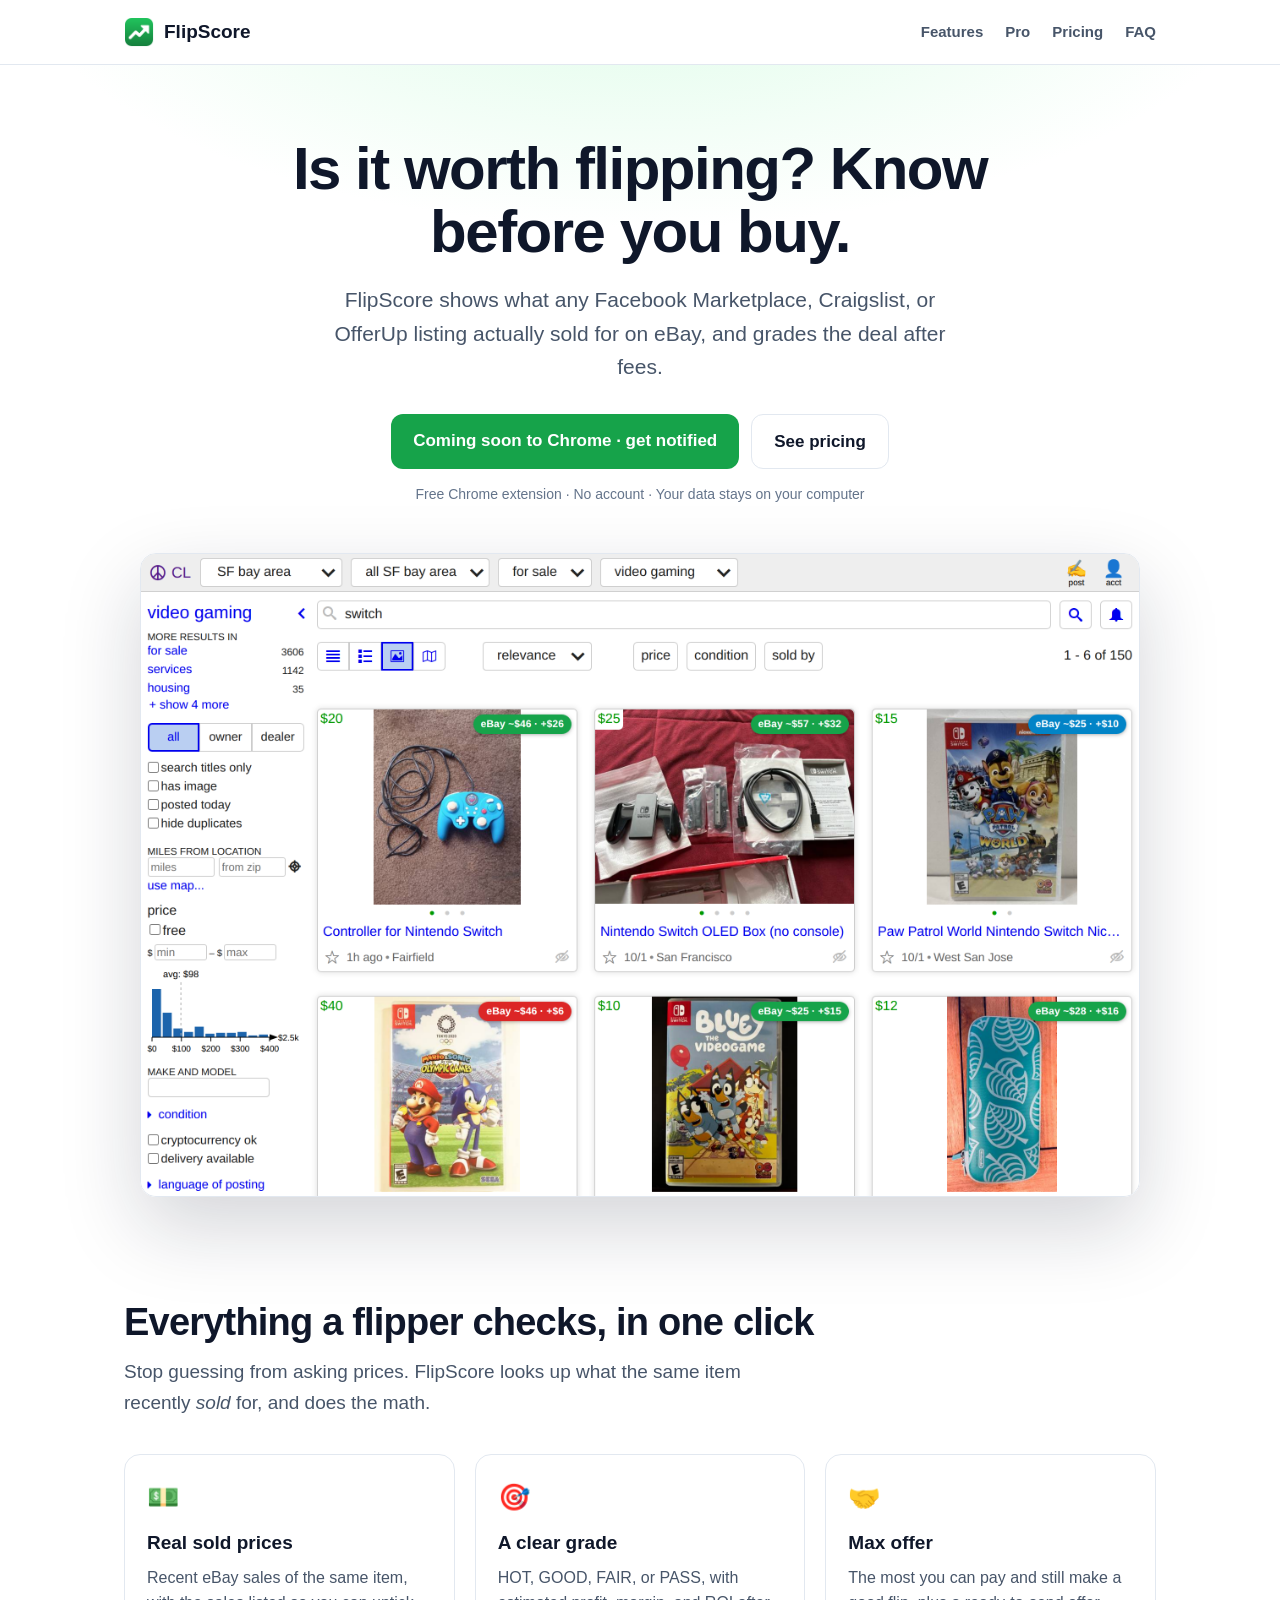
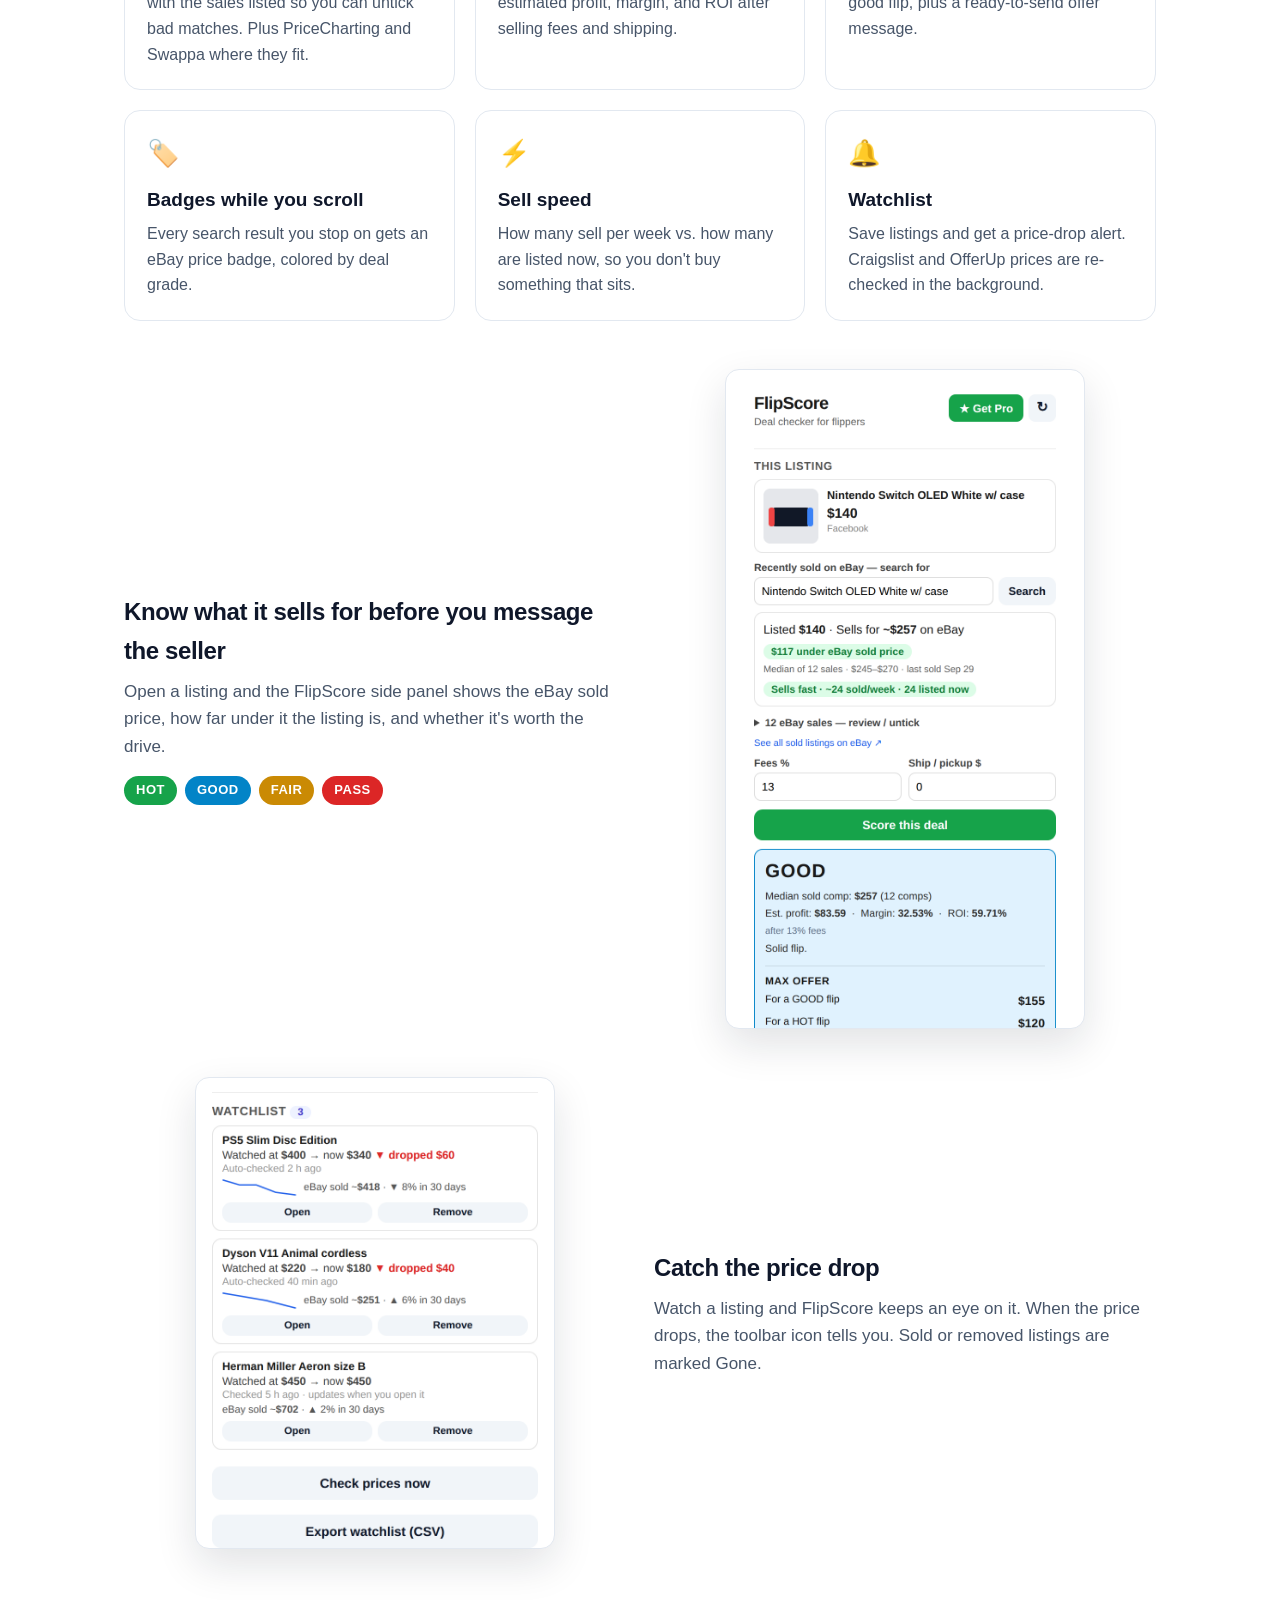
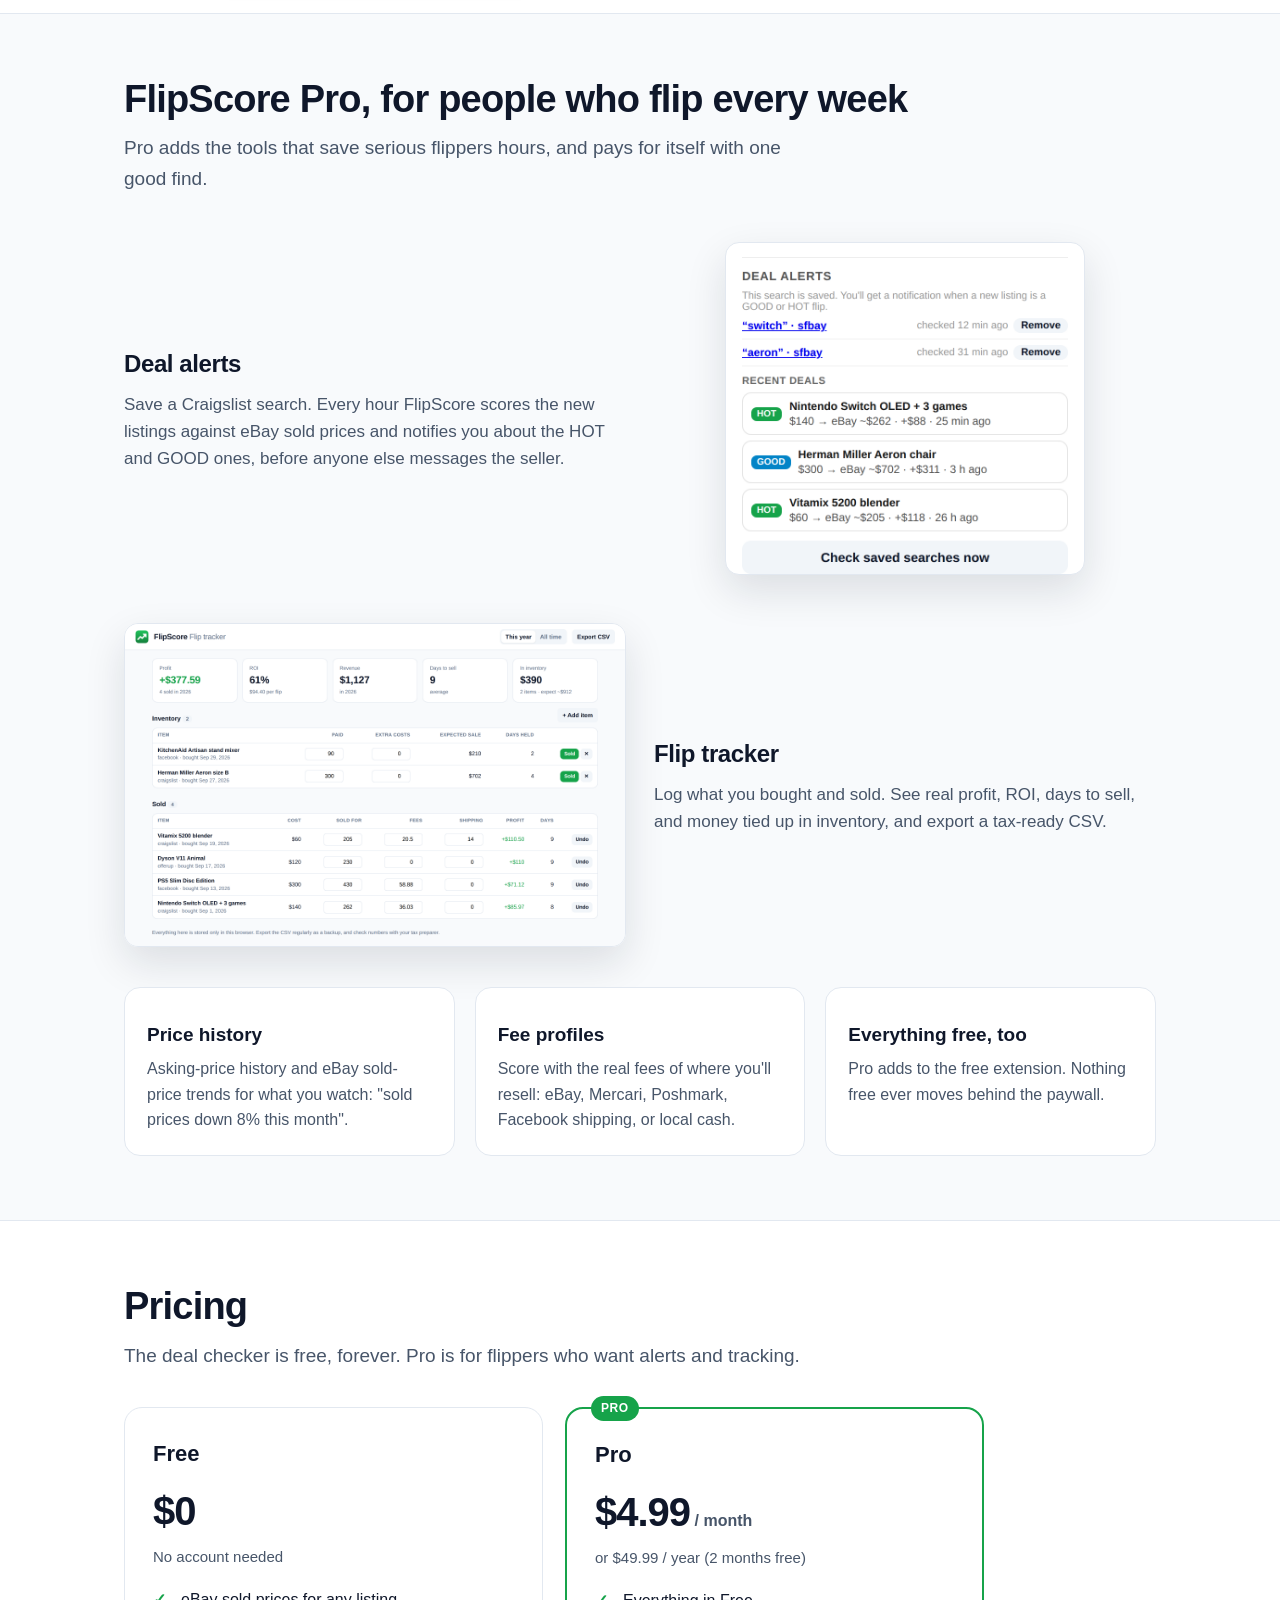
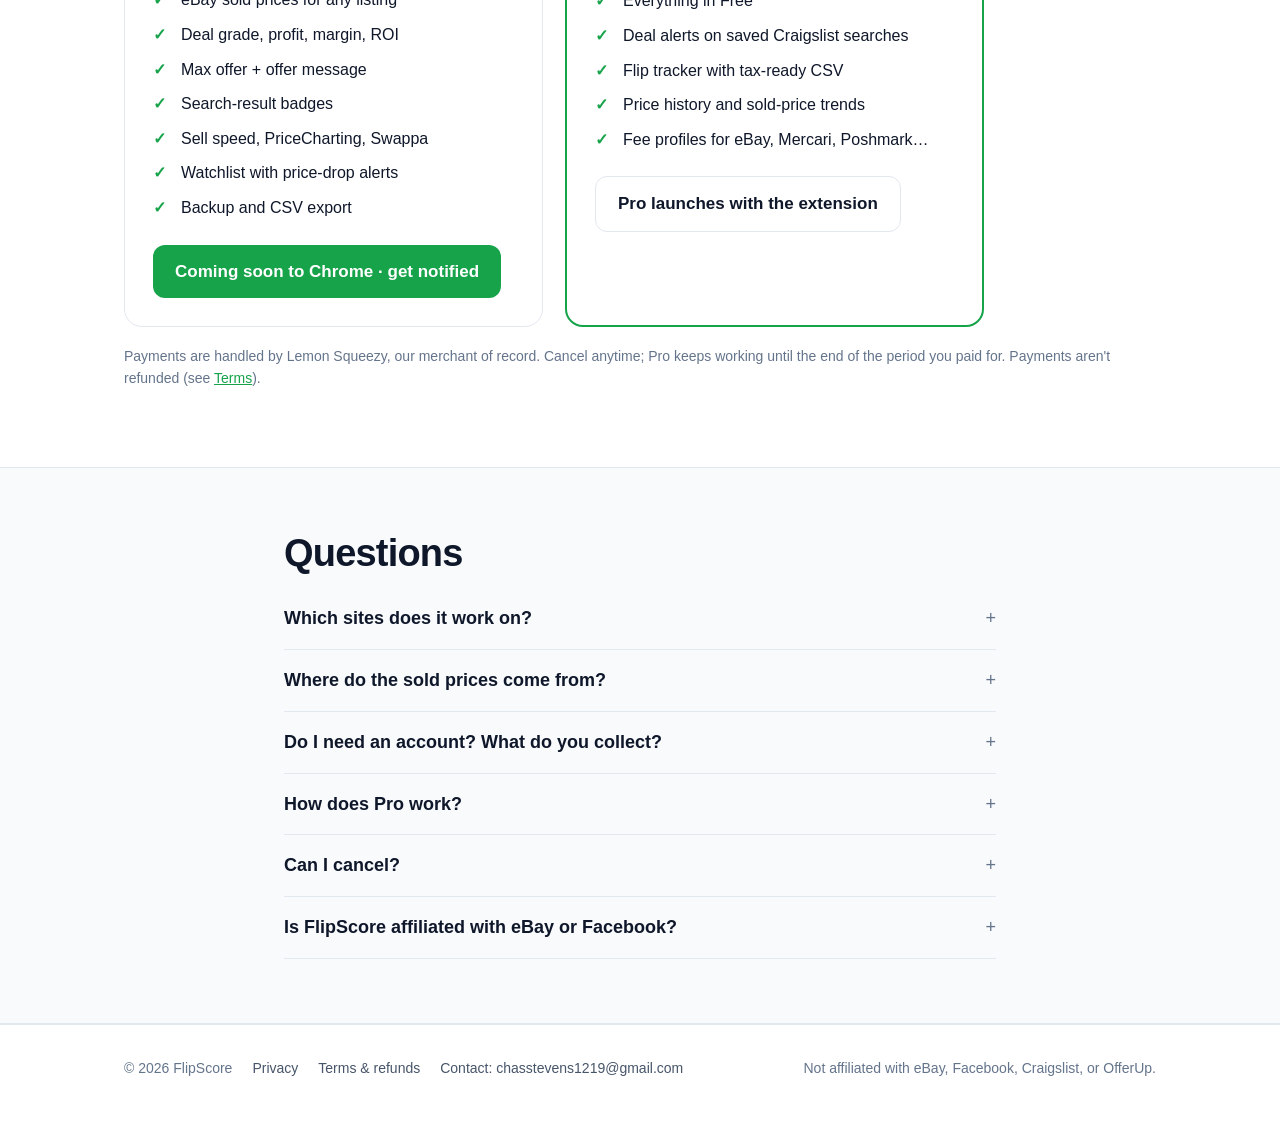
==== index.html @ 8c7b37d0 "FlipScore website: landing page, privacy policy, terms Built from site/ in the main FlipScore repo (" ====
<!DOCTYPE html>
<html lang="en">
<head>
<meta charset="utf-8">
<meta name="viewport" content="width=device-width, initial-scale=1">
<title>FlipScore: is it worth flipping?</title>
<meta name="description" content="See what any Facebook Marketplace, Craigslist, or OfferUp listing sold for on eBay, and whether the flip is worth it. Free Chrome extension.">
<meta property="og:title" content="FlipScore: is it worth flipping?">
<meta property="og:description" content="See what any Facebook Marketplace, Craigslist, or OfferUp listing sold for on eBay, and whether the flip is worth it. Free Chrome extension.">
<meta property="og:image" content="assets/craigslist-badges.png">
<link rel="icon" href="assets/icon32.png">
<link rel="stylesheet" href="style.css">
</head>
<body>
<nav><div class="wrap">
  <a class="brand" href="index.html"><img src="assets/icon128.png" alt="">FlipScore</a>
  <div class="links">
    <a class="hide-sm" href="index.html#features">Features</a>
    <a class="hide-sm" href="index.html#pro">Pro</a>
    <a href="index.html#pricing">Pricing</a>
    <a href="index.html#faq">FAQ</a>
  </div>
</div></nav>
<main><header class="hero">
  <div class="wrap">
    <h1>Is it worth flipping? Know before you buy.</h1>
    <p class="sub">FlipScore shows what any Facebook Marketplace, Craigslist, or OfferUp listing actually sold for on eBay, and grades the deal after fees.</p>
    <div class="ctas">
      <a class="btn" href="mailto:chasstevens1219@gmail.com?subject=Tell%20me%20when%20FlipScore%20launches">Coming soon to Chrome · get notified</a>
      <a class="btn ghost" href="#pricing">See pricing</a>
    </div>
    <p class="note">Free Chrome extension · No account · Your data stays on your computer</p>
    <img class="shot" src="assets/craigslist-badges.png" alt="Craigslist search results with FlipScore badges showing each item's eBay sold price and profit" >
  </div>
</header>

<section id="features">
  <div class="wrap">
    <h2>Everything a flipper checks, in one click</h2>
    <p class="lead">Stop guessing from asking prices. FlipScore looks up what the same item recently <em>sold</em> for, and does the math.</p>
    <div class="grid3">
      <div class="feature"><div class="ico">💵</div><h3>Real sold prices</h3><p>Recent eBay sales of the same item, with the sales listed so you can untick bad matches. Plus PriceCharting and Swappa where they fit.</p></div>
      <div class="feature"><div class="ico">🎯</div><h3>A clear grade</h3><p>HOT, GOOD, FAIR, or PASS, with estimated profit, margin, and ROI after selling fees and shipping.</p></div>
      <div class="feature"><div class="ico">🤝</div><h3>Max offer</h3><p>The most you can pay and still make a good flip, plus a ready-to-send offer message.</p></div>
      <div class="feature"><div class="ico">🏷️</div><h3>Badges while you scroll</h3><p>Every search result you stop on gets an eBay price badge, colored by deal grade.</p></div>
      <div class="feature"><div class="ico">⚡</div><h3>Sell speed</h3><p>How many sell per week vs. how many are listed now, so you don't buy something that sits.</p></div>
      <div class="feature"><div class="ico">🔔</div><h3>Watchlist</h3><p>Save listings and get a price-drop alert. Craigslist and OfferUp prices are re-checked in the background.</p></div>
    </div>

    <div class="showcase">
      <div><h3>Know what it sells for before you message the seller</h3>
        <p>Open a listing and the FlipScore side panel shows the eBay sold price, how far under it the listing is, and whether it's worth the drive.</p>
        <div class="grades"><span class="g hot">HOT</span><span class="g good">GOOD</span><span class="g fair">FAIR</span><span class="g pass">PASS</span></div></div>
      <img class="panel" src="assets/panel-listing.png" alt="FlipScore side panel grading a Nintendo Switch listing as a GOOD flip" loading="lazy" >
    </div>
    <div class="showcase rev">
      <img class="panel" src="assets/panel-watchlist.png" alt="FlipScore watchlist with price drops and eBay sold-price trends" loading="lazy" >
      <div><h3>Catch the price drop</h3><p>Watch a listing and FlipScore keeps an eye on it. When the price drops, the toolbar icon tells you. Sold or removed listings are marked Gone.</p></div>
    </div>
  </div>
</section>

<section class="alt" id="pro">
  <div class="wrap">
    <h2>FlipScore Pro, for people who flip every week</h2>
    <p class="lead">Pro adds the tools that save serious flippers hours, and pays for itself with one good find.</p>
    <div class="showcase">
      <div><h3>Deal alerts</h3><p>Save a Craigslist search. Every hour FlipScore scores the new listings against eBay sold prices and notifies you about the HOT and GOOD ones, before anyone else messages the seller.</p></div>
      <img class="panel" src="assets/panel-alerts.png" alt="FlipScore deal alerts with a notification for a HOT flip" loading="lazy" >
    </div>
    <div class="showcase rev">
      <img src="assets/dashboard.png" alt="FlipScore flip tracker showing profit, ROI, inventory, and sold items" loading="lazy" >
      <div><h3>Flip tracker</h3><p>Log what you bought and sold. See real profit, ROI, days to sell, and money tied up in inventory, and export a tax-ready CSV.</p></div>
    </div>
    <div class="grid3" style="margin-top:40px">
      <div class="feature"><h3>Price history</h3><p>Asking-price history and eBay sold-price trends for what you watch: "sold prices down 8% this month".</p></div>
      <div class="feature"><h3>Fee profiles</h3><p>Score with the real fees of where you'll resell: eBay, Mercari, Poshmark, Facebook shipping, or local cash.</p></div>
      <div class="feature"><h3>Everything free, too</h3><p>Pro adds to the free extension. Nothing free ever moves behind the paywall.</p></div>
    </div>
  </div>
</section>

<section id="pricing">
  <div class="wrap">
    <h2>Pricing</h2>
    <p class="lead">The deal checker is free, forever. Pro is for flippers who want alerts and tracking.</p>
    <div class="pricing">
      <div class="plan">
        <h3>Free</h3>
        <div class="price">$0</div>
        <div class="alt-price">No account needed</div>
        <ul>
          <li>eBay sold prices for any listing</li>
          <li>Deal grade, profit, margin, ROI</li>
          <li>Max offer + offer message</li>
          <li>Search-result badges</li>
          <li>Sell speed, PriceCharting, Swappa</li>
          <li>Watchlist with price-drop alerts</li>
          <li>Backup and CSV export</li>
        </ul>
        <a class="btn" href="mailto:chasstevens1219@gmail.com?subject=Tell%20me%20when%20FlipScore%20launches">Coming soon to Chrome · get notified</a>
      </div>
      <div class="plan pro">
        <span class="tag">PRO</span>
        <h3>Pro</h3>
        <div class="price">$4.99<small> / month</small></div>
        <div class="alt-price">or $49.99 / year (2 months free)</div>
        <ul>
          <li>Everything in Free</li>
          <li>Deal alerts on saved Craigslist searches</li>
          <li>Flip tracker with tax-ready CSV</li>
          <li>Price history and sold-price trends</li>
          <li>Fee profiles for eBay, Mercari, Poshmark…</li>
        </ul>
        <a class="btn ghost" href="mailto:chasstevens1219@gmail.com?subject=FlipScore%20Pro">Pro launches with the extension</a>
      </div>
    </div>
    <p class="fineprint">Payments are handled by Lemon Squeezy, our merchant of record. Cancel anytime; Pro keeps working until the end of the period you paid for. Payments aren't refunded (see <a href="terms.html#cancellations-and-refunds">Terms</a>).</p>
  </div>
</section>

<section class="alt" id="faq">
  <div class="wrap faq">
    <h2>Questions</h2>
    <details><summary>Which sites does it work on?</summary><p>Facebook Marketplace, Craigslist, and OfferUp listings, in Google Chrome on a computer. Sold prices come from eBay, plus PriceCharting for games, cards, and LEGO and Swappa for phones and laptops.</p></details>
    <details><summary>Where do the sold prices come from?</summary><p>From eBay's public "sold items" search, looked up from your own browser when you open a listing. FlipScore filters out parts, accessories, and odd prices, and shows you every sale so you can untick bad matches.</p></details>
    <details><summary>Do I need an account? What do you collect?</summary><p>No account. FlipScore runs in your browser and keeps your watchlist, flips, and settings on your computer. We don't track you, show ads, or sell anything. Read the <a href="privacy.html">privacy policy</a>.</p></details>
    <details><summary>How does Pro work?</summary><p>Buy Pro and you get a license key by email. Paste it into FlipScore (side panel → ★ Get Pro → Activate). It works on up to 3 computers, and you can move it with "Deactivate on this computer".</p></details>
    <details><summary>Can I cancel?</summary><p>Anytime, from the link in your receipt email. Pro keeps working until the end of the period you already paid for, and the free features keep working forever.</p></details>
    <details><summary>Is FlipScore affiliated with eBay or Facebook?</summary><p>No. FlipScore is an independent tool and isn't affiliated with eBay, Facebook, Craigslist, OfferUp, PriceCharting, or Swappa.</p></details>
  </div>
</section>
</main>
<footer><div class="wrap">
  <span>© 2026 FlipScore</span>
  <a href="privacy.html">Privacy</a>
  <a href="terms.html">Terms &amp; refunds</a>
  <a href="mailto:chasstevens1219@gmail.com">Contact: chasstevens1219@gmail.com</a>
  <span class="sp">Not affiliated with eBay, Facebook, Craigslist, or OfferUp.</span>
</div></footer>
</body>
</html>
---- style.css ----
:root {
  --bg: #ffffff; --soft: #f8fafc; --card: #ffffff; --text: #0f172a; --muted: #475569; --faint: #64748b; --line: #e2e8f0;
  --green: #16a34a; --green-dark: #15803d; --green-soft: #dcfce7; --blue: #0284c7;
}
@media (prefers-color-scheme: dark) {
  :root { --bg: #0b1220; --soft: #0f172a; --card: #111a2e; --text: #e2e8f0; --muted: #a3b2c6; --faint: #8796ab; --line: #1e293b; --green-soft: #052e16; }
}
* { box-sizing: border-box; }
html { scroll-behavior: smooth; }
body { margin: 0; background: var(--bg); color: var(--text); font: 17px/1.6 -apple-system, "Segoe UI", Roboto, Helvetica, Arial, sans-serif; }
a { color: var(--green); }
img { max-width: 100%; height: auto; }
.wrap { max-width: 1080px; margin: 0 auto; padding: 0 24px; }
nav { position: sticky; top: 0; z-index: 5; background: color-mix(in srgb, var(--bg) 88%, transparent); backdrop-filter: blur(8px); border-bottom: 1px solid var(--line); }
nav .wrap { display: flex; align-items: center; gap: 24px; height: 64px; }
nav .brand { display: flex; align-items: center; gap: 10px; font-weight: 800; font-size: 19px; color: var(--text); text-decoration: none; }
nav .brand img { width: 30px; height: 30px; }
nav .links { margin-left: auto; display: flex; gap: 22px; align-items: center; }
nav .links a { color: var(--muted); text-decoration: none; font-size: 15px; font-weight: 600; }
nav .links a:hover { color: var(--text); }
.btn { display: inline-block; text-decoration: none; font-weight: 700; border-radius: 12px; padding: 13px 22px; background: var(--green); color: #fff !important; border: 0; }
.btn:hover { background: var(--green-dark); }
.btn.ghost { background: transparent; color: var(--text) !important; border: 1px solid var(--line); }
.btn.small { padding: 8px 14px; font-size: 14px; border-radius: 10px; }
.hero { padding: 72px 0 40px; text-align: center; background: radial-gradient(900px 400px at 50% -10%, var(--green-soft), transparent 70%); }
.hero h1 { font-size: clamp(36px, 6vw, 60px); line-height: 1.05; letter-spacing: -1.5px; margin: 0 auto; max-width: 820px; }
.hero p.sub { font-size: clamp(18px, 2.4vw, 21px); color: var(--muted); max-width: 660px; margin: 20px auto 30px; }
.hero .ctas { display: flex; gap: 12px; justify-content: center; flex-wrap: wrap; }
.hero .note { color: var(--faint); font-size: 14px; margin-top: 14px; }
.hero .shot { margin: 48px auto 0; aspect-ratio: 1180 / 760; width: 100%; max-width: 1000px; border-radius: 16px; box-shadow: 0 30px 80px rgba(15, 23, 42, .18); border: 1px solid var(--line); display: block; }
section { padding: 64px 0; }
section.alt { background: var(--soft); border-top: 1px solid var(--line); border-bottom: 1px solid var(--line); }
h2 { font-size: clamp(28px, 4vw, 38px); letter-spacing: -0.8px; line-height: 1.15; margin: 0 0 12px; }
.lead { color: var(--muted); font-size: 19px; max-width: 680px; margin: 0 0 36px; }
.grid3 { display: grid; grid-template-columns: repeat(3, 1fr); gap: 20px; }
.feature { background: var(--card); border: 1px solid var(--line); border-radius: 16px; padding: 22px; }
.feature h3 { margin: 10px 0 6px; font-size: 19px; }
.feature p { margin: 0; color: var(--muted); font-size: 16px; }
.feature .ico { font-size: 26px; }
.showcase { display: grid; grid-template-columns: 1fr 1fr; gap: 28px; align-items: center; margin-top: 48px; }
.showcase img.panel { justify-self: center; width: 360px; max-height: 660px; object-fit: cover; object-position: top; background: #fff; padding: 14px 16px 0; }
.showcase img { border-radius: 14px; border: 1px solid var(--line); box-shadow: 0 16px 40px rgba(15, 23, 42, .12); }
.showcase h3 { font-size: 24px; margin: 0 0 8px; letter-spacing: -0.4px; }
.showcase p { color: var(--muted); margin: 0; }
.grades { display: flex; gap: 8px; flex-wrap: wrap; margin-top: 16px; }
.g { color: #fff; font-weight: 800; font-size: 13px; letter-spacing: .5px; border-radius: 999px; padding: 4px 12px; }
.g.hot { background: #16a34a; } .g.good { background: #0284c7; } .g.fair { background: #ca8a04; } .g.pass { background: #dc2626; }
.pricing { display: grid; grid-template-columns: 1fr 1fr; gap: 22px; max-width: 860px; }
.plan { background: var(--card); border: 1px solid var(--line); border-radius: 18px; padding: 28px; }
.plan.pro { border: 2px solid var(--green); position: relative; }
.plan .tag { position: absolute; top: -13px; left: 24px; background: var(--green); color: #fff; font-size: 12px; font-weight: 800; letter-spacing: .6px; padding: 3px 10px; border-radius: 999px; }
.plan h3 { margin: 0; font-size: 22px; }
.plan .price { font-size: 40px; font-weight: 800; letter-spacing: -1px; margin: 8px 0 2px; }
.plan .price small { font-size: 16px; font-weight: 600; color: var(--muted); letter-spacing: 0; }
.plan .alt-price { color: var(--muted); font-size: 15px; margin-bottom: 18px; }
.plan ul { list-style: none; padding: 0; margin: 0 0 24px; display: grid; gap: 9px; }
.plan li { padding-left: 28px; position: relative; font-size: 16px; }
.plan li::before { content: "✓"; position: absolute; left: 0; color: var(--green); font-weight: 800; }
.fineprint { color: var(--faint); font-size: 14px; margin-top: 18px; }
.faq { max-width: 760px; }
details { border-bottom: 1px solid var(--line); padding: 16px 0; }
details summary { font-weight: 700; font-size: 18px; cursor: pointer; list-style: none; }
details summary::after { content: "+"; float: right; color: var(--faint); font-weight: 400; }
details[open] summary::after { content: "−"; }
details p { color: var(--muted); margin: 10px 0 0; }
footer { border-top: 1px solid var(--line); padding: 32px 0 48px; color: var(--faint); font-size: 14px; }
footer .wrap { display: flex; gap: 20px; flex-wrap: wrap; align-items: center; }
footer a { color: var(--muted); text-decoration: none; }
footer a:hover { color: var(--text); }
footer .sp { margin-left: auto; }
/* Legal pages */
.doc { max-width: 760px; padding: 48px 24px 80px; margin: 0 auto; }
.doc h1 { font-size: 40px; letter-spacing: -1px; margin: 0 0 8px; }
.doc h2 { font-size: 24px; margin: 36px 0 10px; letter-spacing: -0.3px; }
.doc p, .doc li { color: var(--muted); }
.doc strong { color: var(--text); }
.doc ul { padding-left: 22px; }
.doc table { border-collapse: collapse; width: 100%; font-size: 15px; }
@media (max-width: 860px) {
  .grid3, .pricing, .showcase { grid-template-columns: 1fr; }
  .showcase.rev > :first-child { order: 2; }
  nav .links a.hide-sm { display: none; }
}
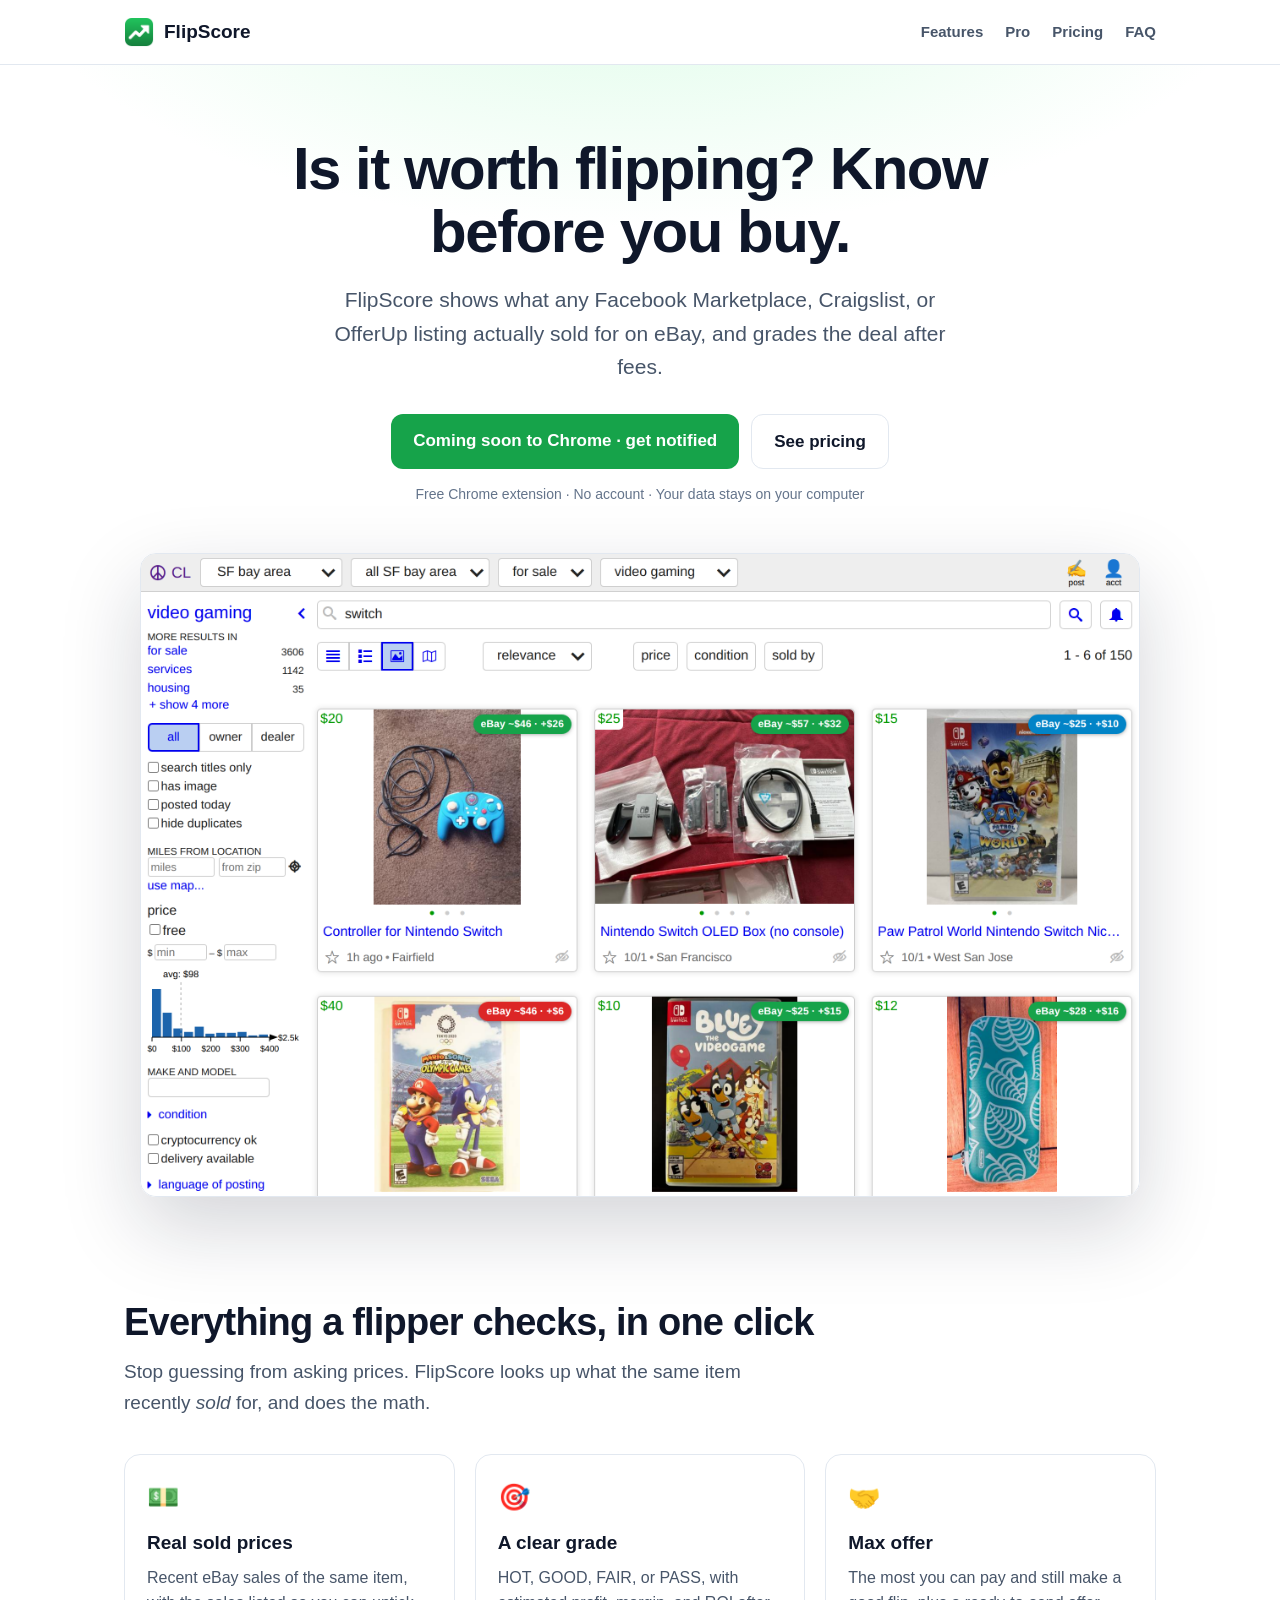
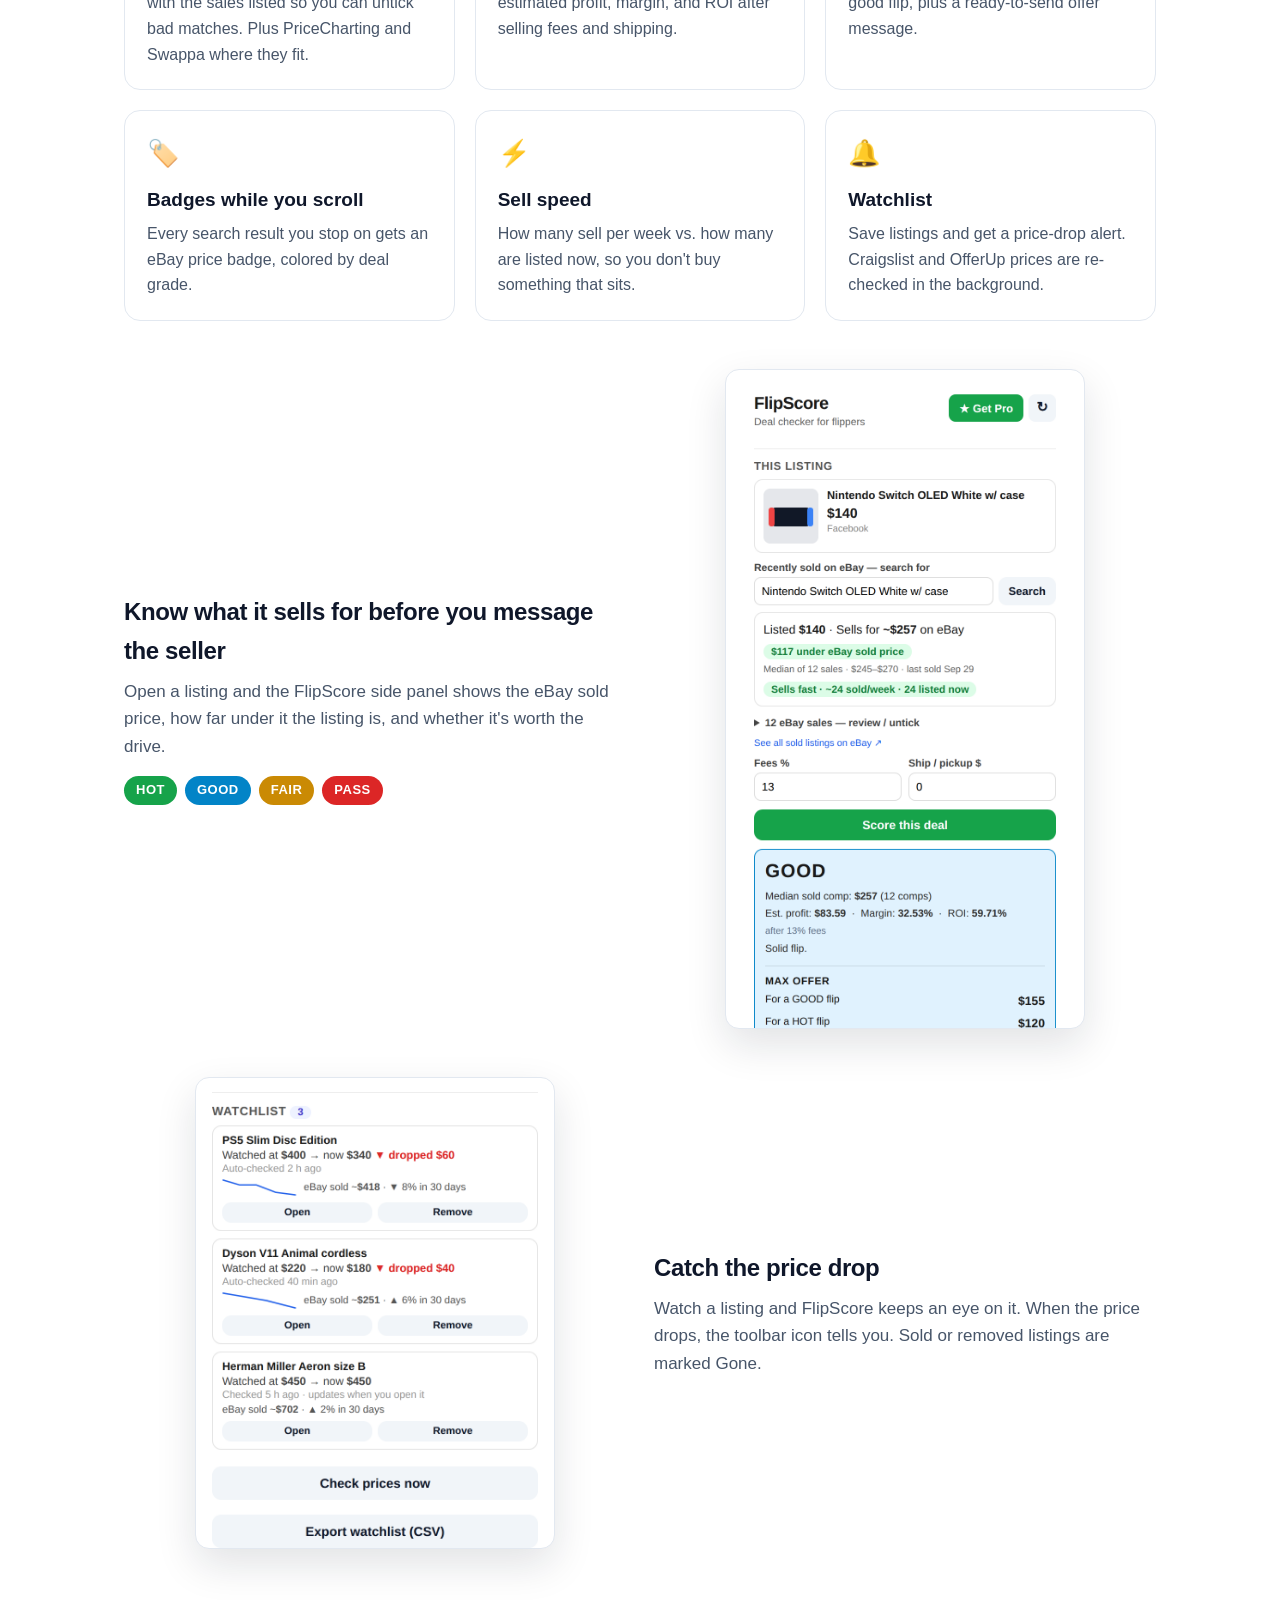
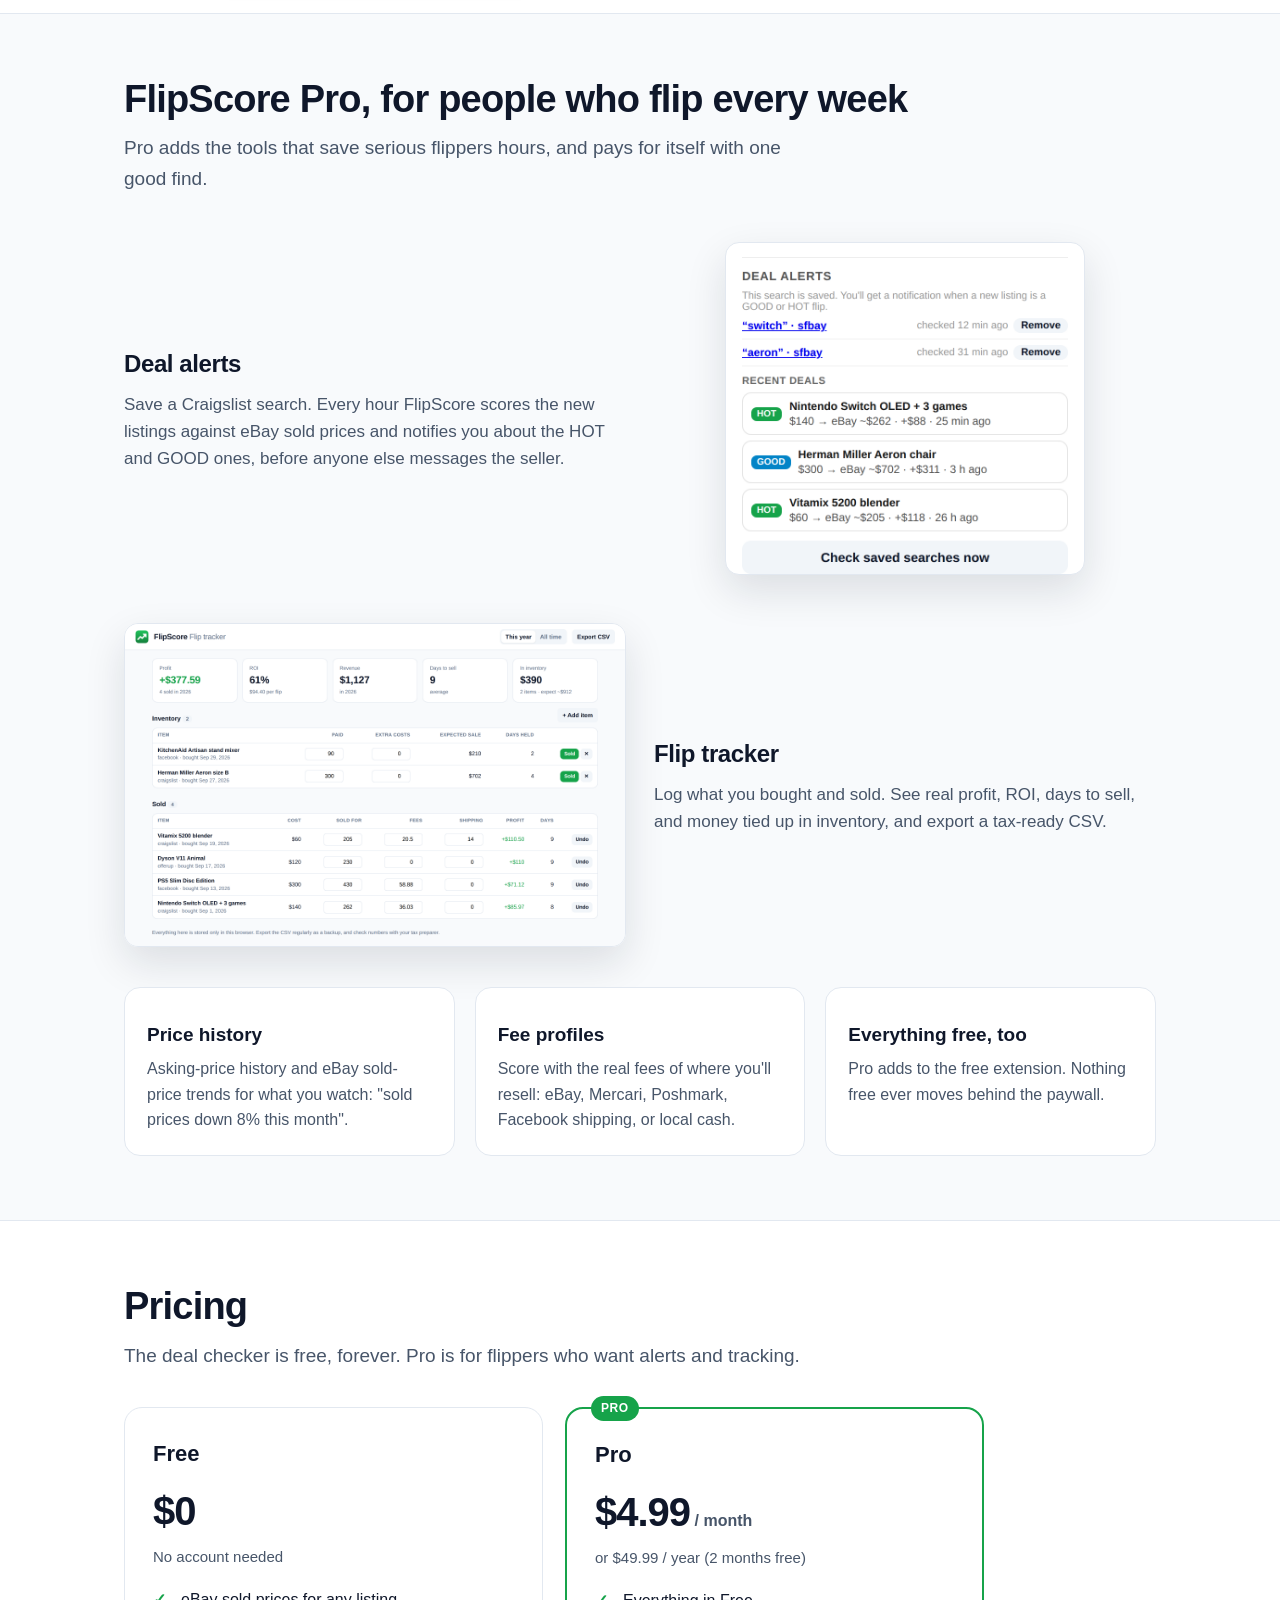
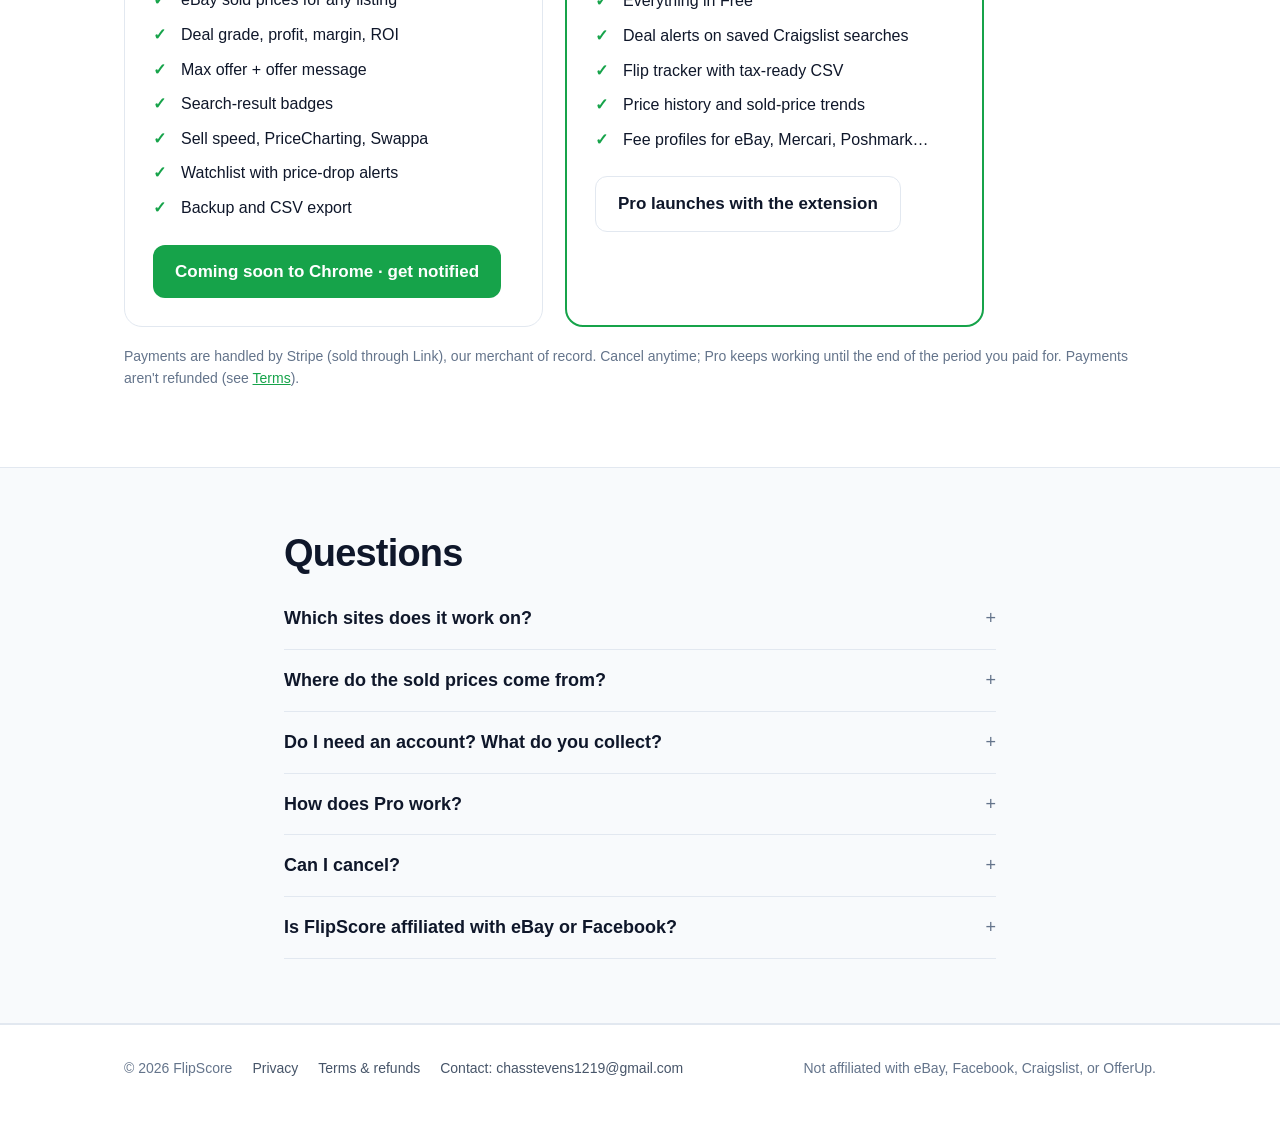
==== commit 605c5cd5: "Payments now through Stripe (Managed Payments); key shown after checkout Built from site/ in the mai" ====
--- a/index.html
+++ b/index.html
@@ -115,7 +115,7 @@
         <a class="btn ghost" href="mailto:chasstevens1219@gmail.com?subject=FlipScore%20Pro">Pro launches with the extension</a>
       </div>
     </div>
-    <p class="fineprint">Payments are handled by Lemon Squeezy, our merchant of record. Cancel anytime; Pro keeps working until the end of the period you paid for. Payments aren't refunded (see <a href="terms.html#cancellations-and-refunds">Terms</a>).</p>
+    <p class="fineprint">Payments are handled by Stripe (sold through Link), our merchant of record. Cancel anytime; Pro keeps working until the end of the period you paid for. Payments aren't refunded (see <a href="terms.html#cancellations-and-refunds">Terms</a>).</p>
   </div>
 </section>
 
@@ -125,8 +125,8 @@
     <details><summary>Which sites does it work on?</summary><p>Facebook Marketplace, Craigslist, and OfferUp listings, in Google Chrome on a computer. Sold prices come from eBay, plus PriceCharting for games, cards, and LEGO and Swappa for phones and laptops.</p></details>
     <details><summary>Where do the sold prices come from?</summary><p>From eBay's public "sold items" search, looked up from your own browser when you open a listing. FlipScore filters out parts, accessories, and odd prices, and shows you every sale so you can untick bad matches.</p></details>
     <details><summary>Do I need an account? What do you collect?</summary><p>No account. FlipScore runs in your browser and keeps your watchlist, flips, and settings on your computer. We don't track you, show ads, or sell anything. Read the <a href="privacy.html">privacy policy</a>.</p></details>
-    <details><summary>How does Pro work?</summary><p>Buy Pro and you get a license key by email. Paste it into FlipScore (side panel → ★ Get Pro → Activate). It works on up to 3 computers, and you can move it with "Deactivate on this computer".</p></details>
-    <details><summary>Can I cancel?</summary><p>Anytime, from the link in your receipt email. Pro keeps working until the end of the period you already paid for, and the free features keep working forever.</p></details>
+    <details><summary>How does Pro work?</summary><p>Right after checkout you're shown your license key (save it). Paste it into FlipScore (side panel → ★ Get Pro → Activate). It works on up to 3 computers, and you can move it with "Deactivate on this computer". Lost your key? Email us from the address you paid with.</p></details>
+    <details><summary>Can I cancel?</summary><p>Anytime, from your receipt email or at link.com. Pro keeps working until the end of the period you already paid for, and the free features keep working forever.</p></details>
     <details><summary>Is FlipScore affiliated with eBay or Facebook?</summary><p>No. FlipScore is an independent tool and isn't affiliated with eBay, Facebook, Craigslist, OfferUp, PriceCharting, or Swappa.</p></details>
   </div>
 </section>
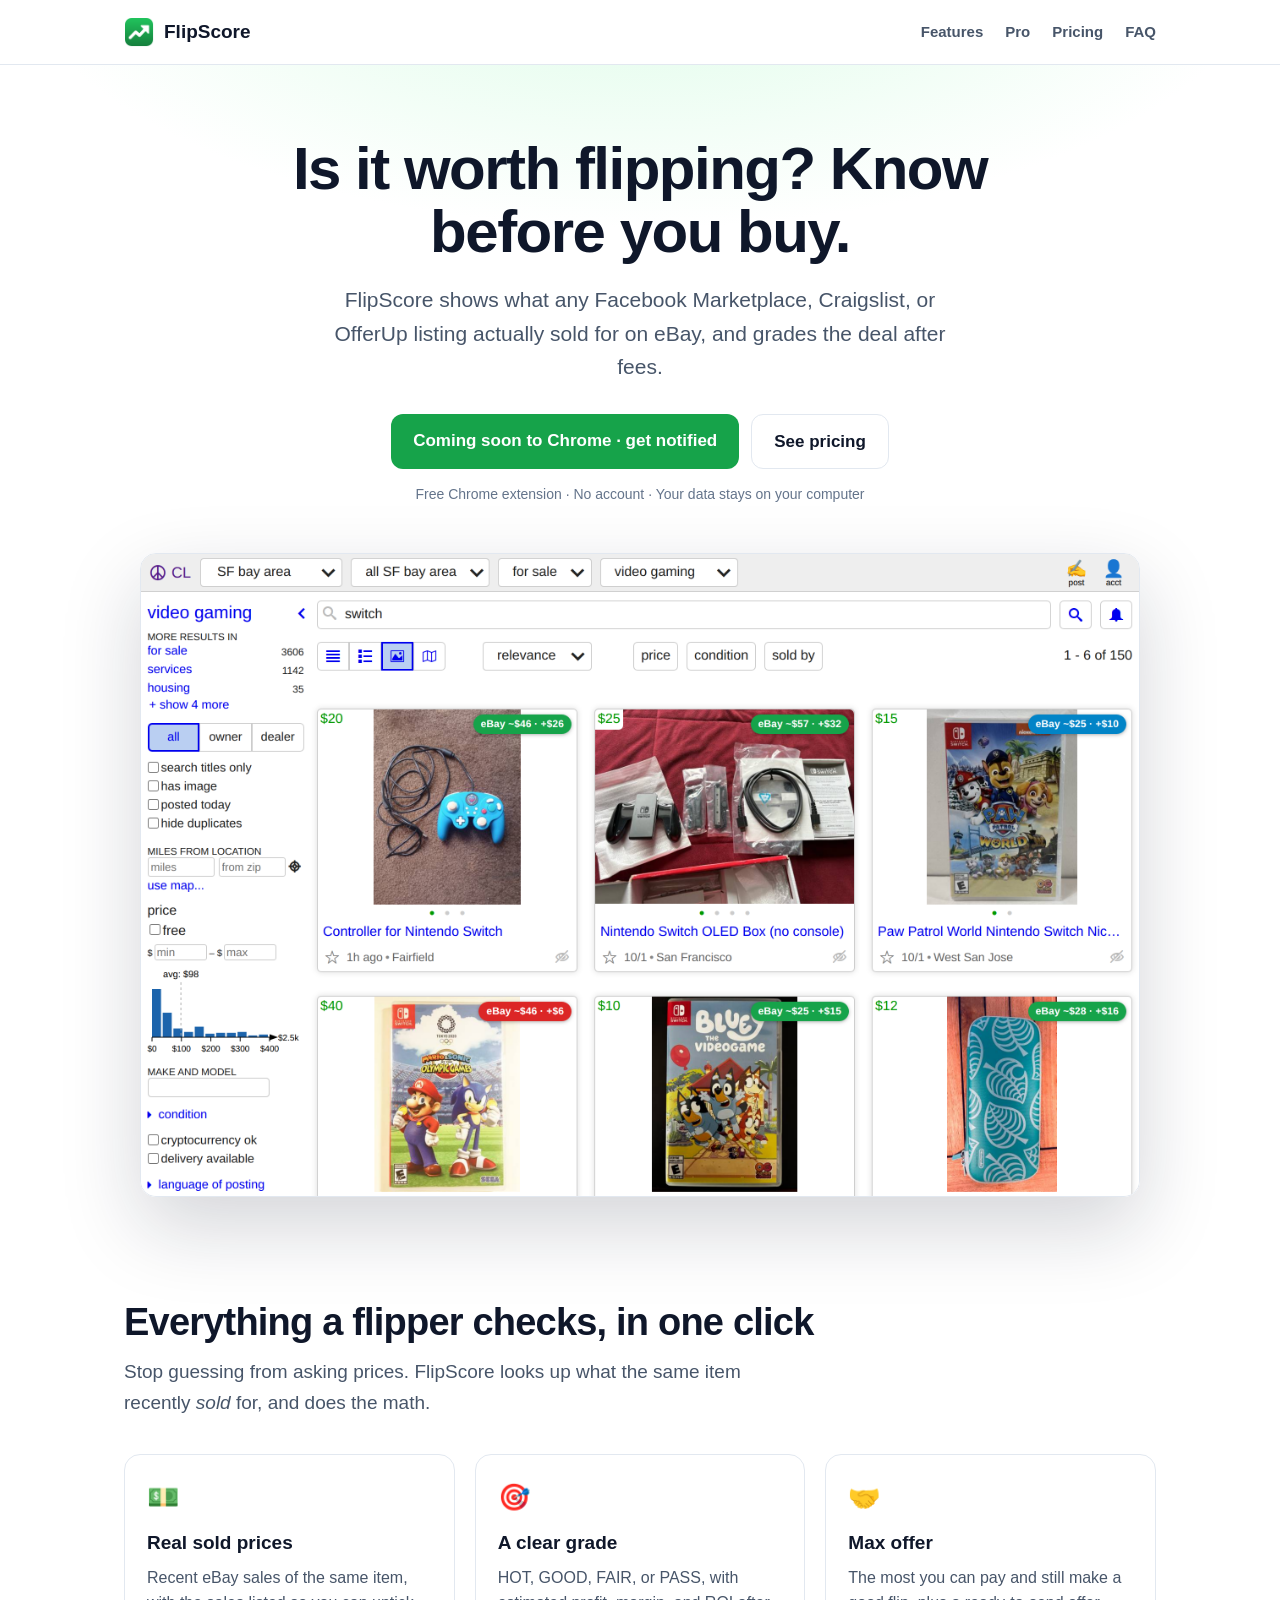
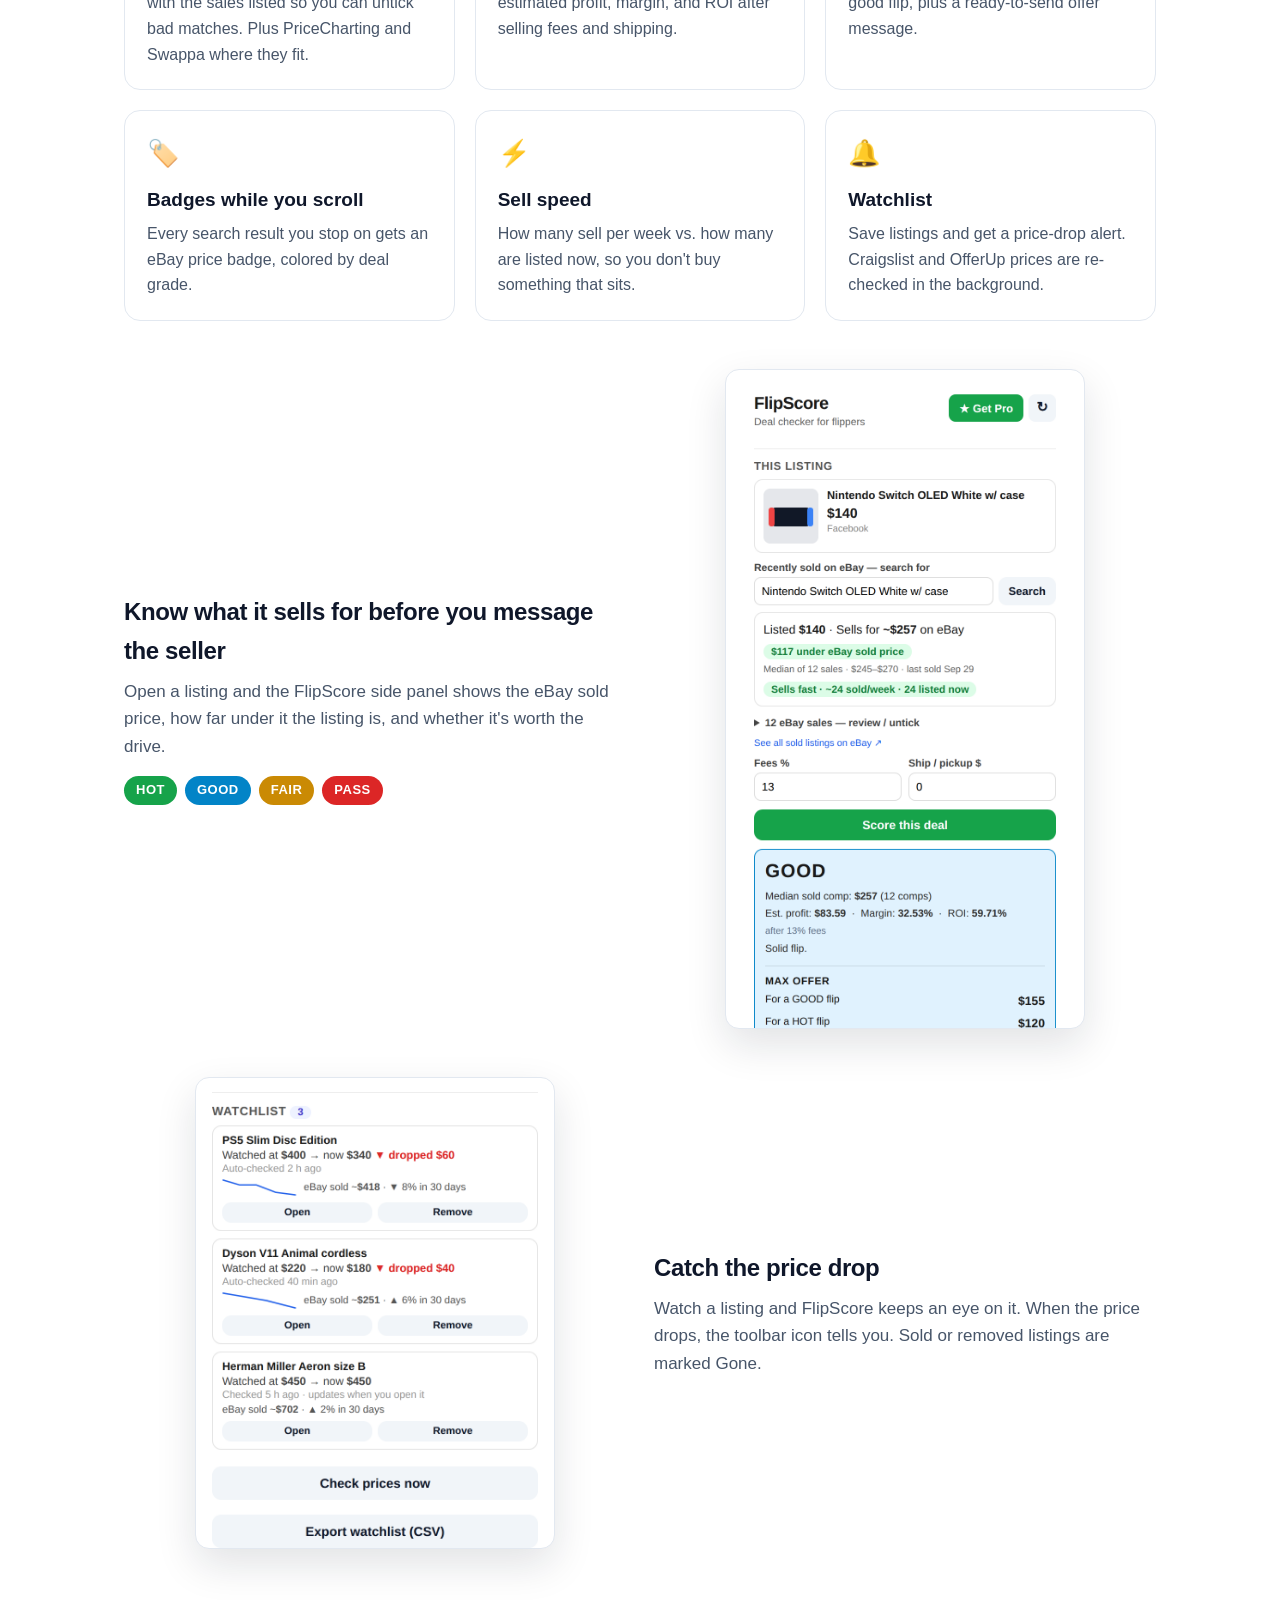
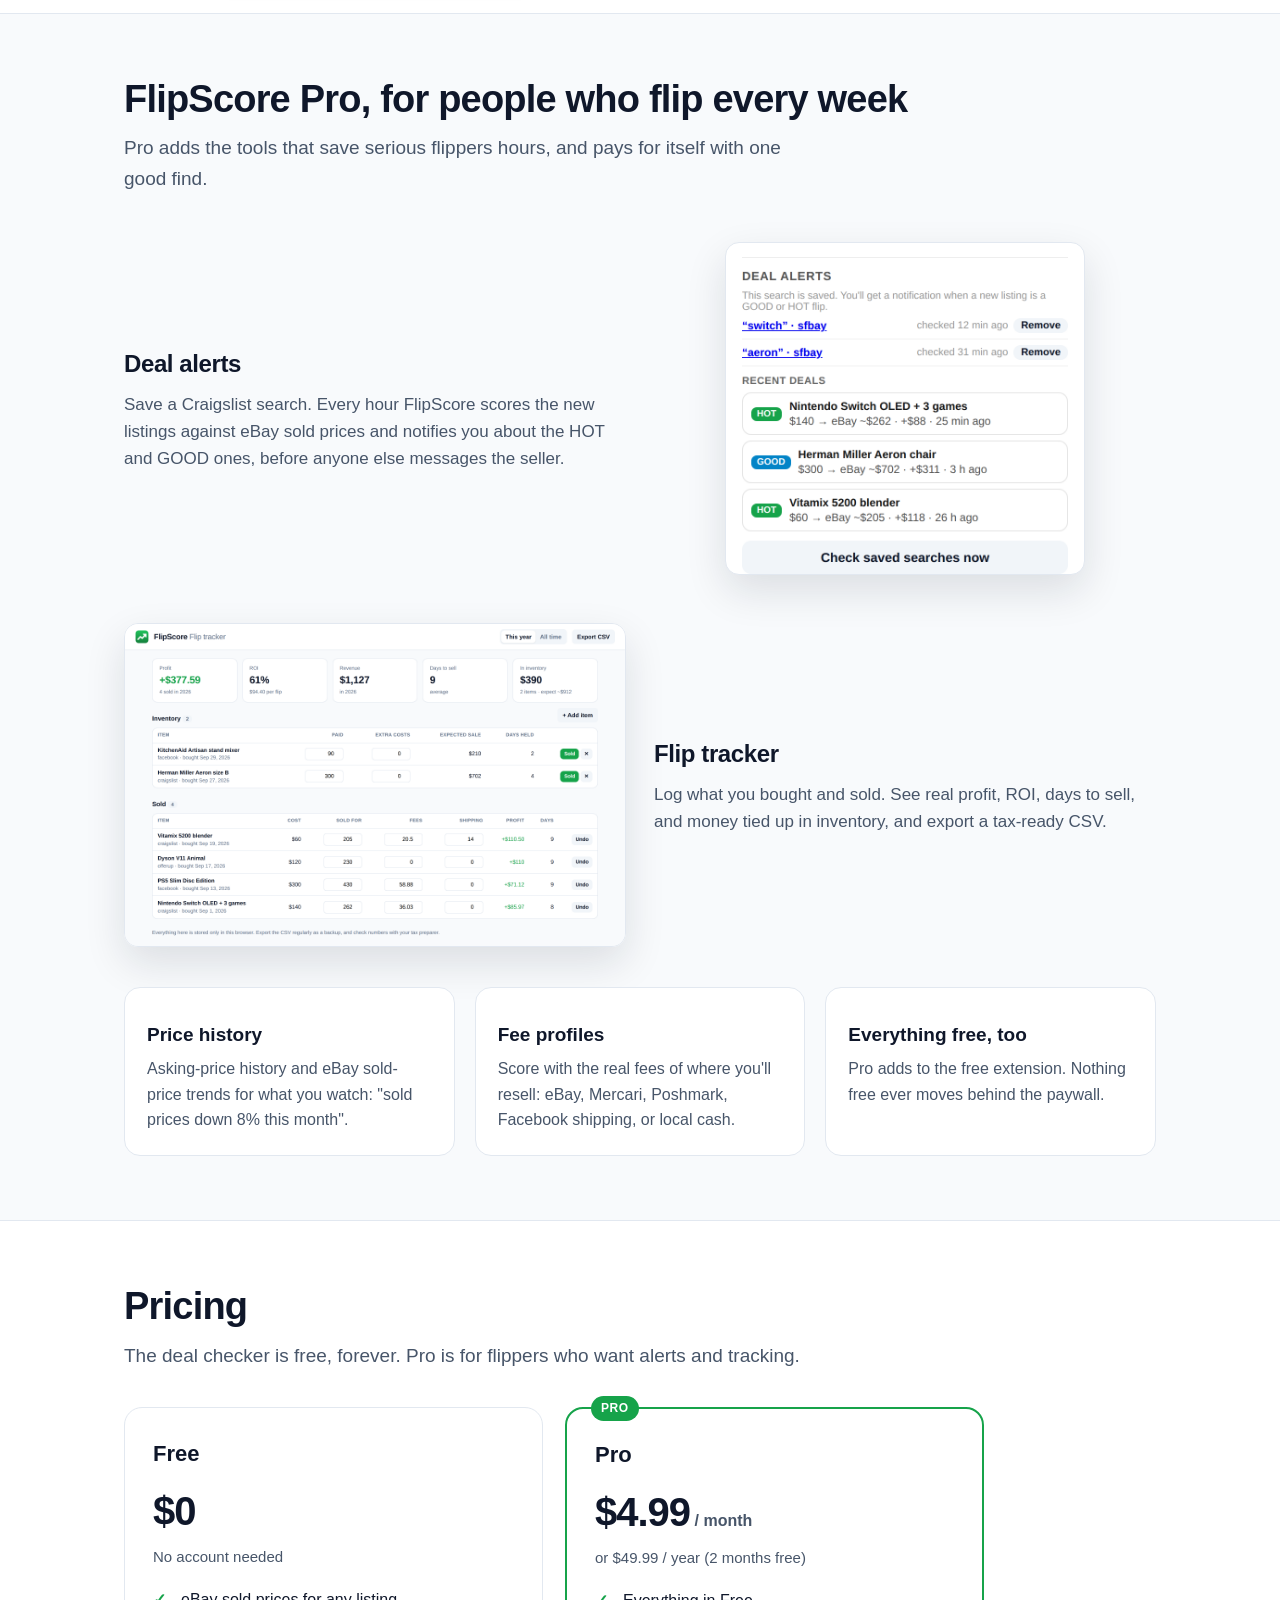
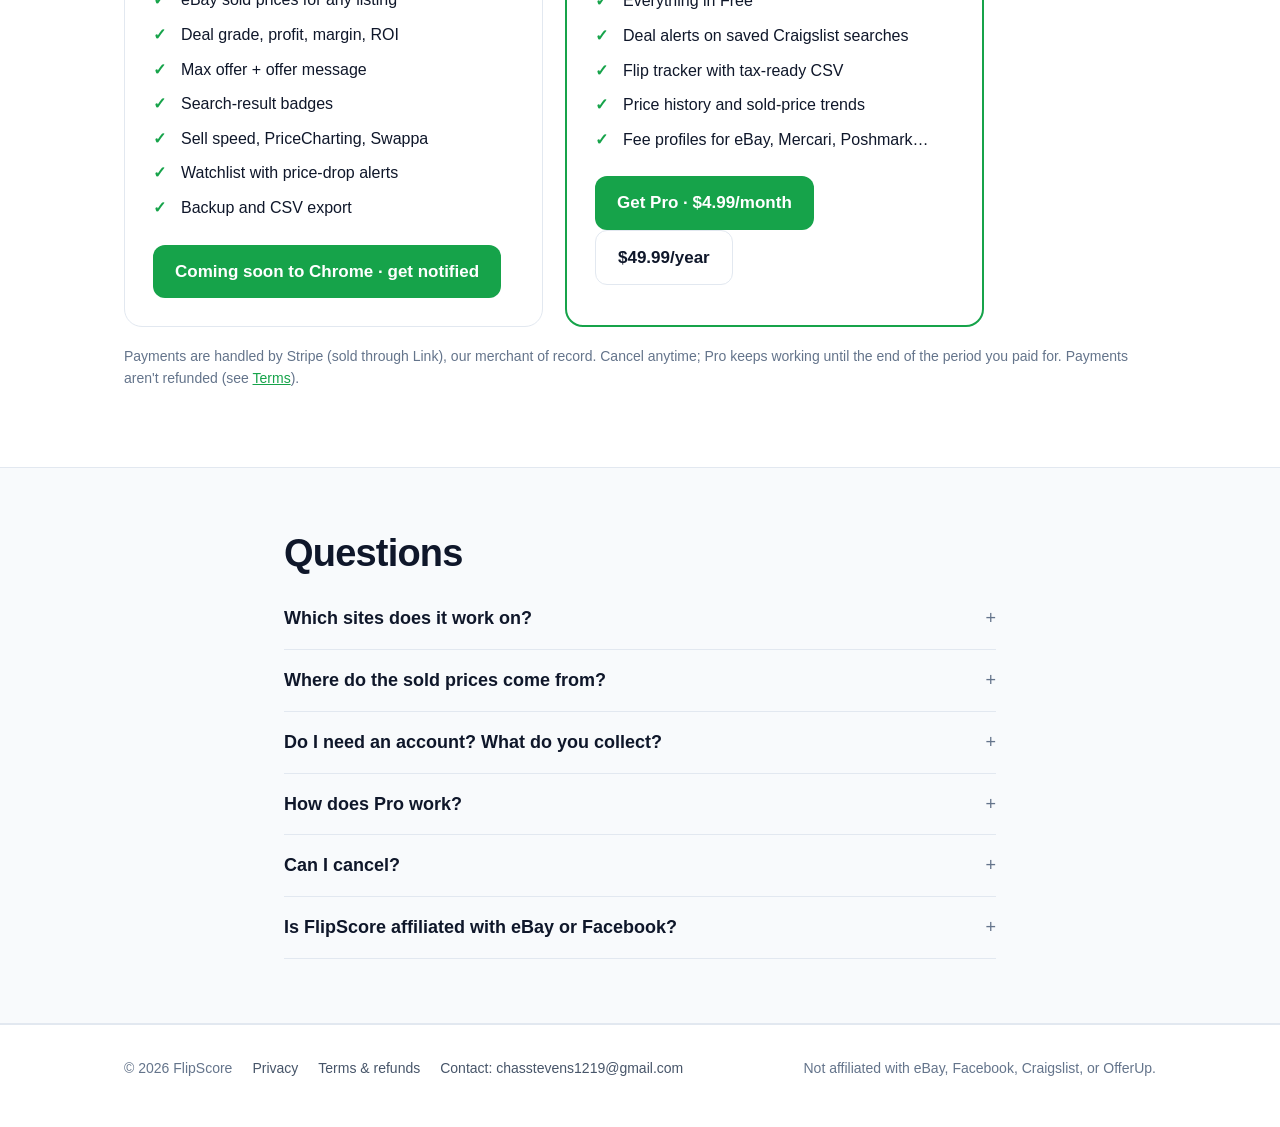
==== commit e629d419: "Go live: Pro buy buttons with live Stripe checkout links Co-Authored-By: Claude Opus 5.5 <noreply@an" ====
--- a/index.html
+++ b/index.html
@@ -112,7 +112,7 @@
           <li>Price history and sold-price trends</li>
           <li>Fee profiles for eBay, Mercari, Poshmark…</li>
         </ul>
-        <a class="btn ghost" href="mailto:chasstevens1219@gmail.com?subject=FlipScore%20Pro">Pro launches with the extension</a>
+        <a class="btn" href="https://buy.stripe.com/6oU4gsf6i2ugatA6ogfYY01">Get Pro · $4.99/month</a> <a class="btn ghost" href="https://buy.stripe.com/9B6bIUaQ2c4Q7ho13WfYY02">$49.99/year</a>
       </div>
     </div>
     <p class="fineprint">Payments are handled by Stripe (sold through Link), our merchant of record. Cancel anytime; Pro keeps working until the end of the period you paid for. Payments aren't refunded (see <a href="terms.html#cancellations-and-refunds">Terms</a>).</p>
